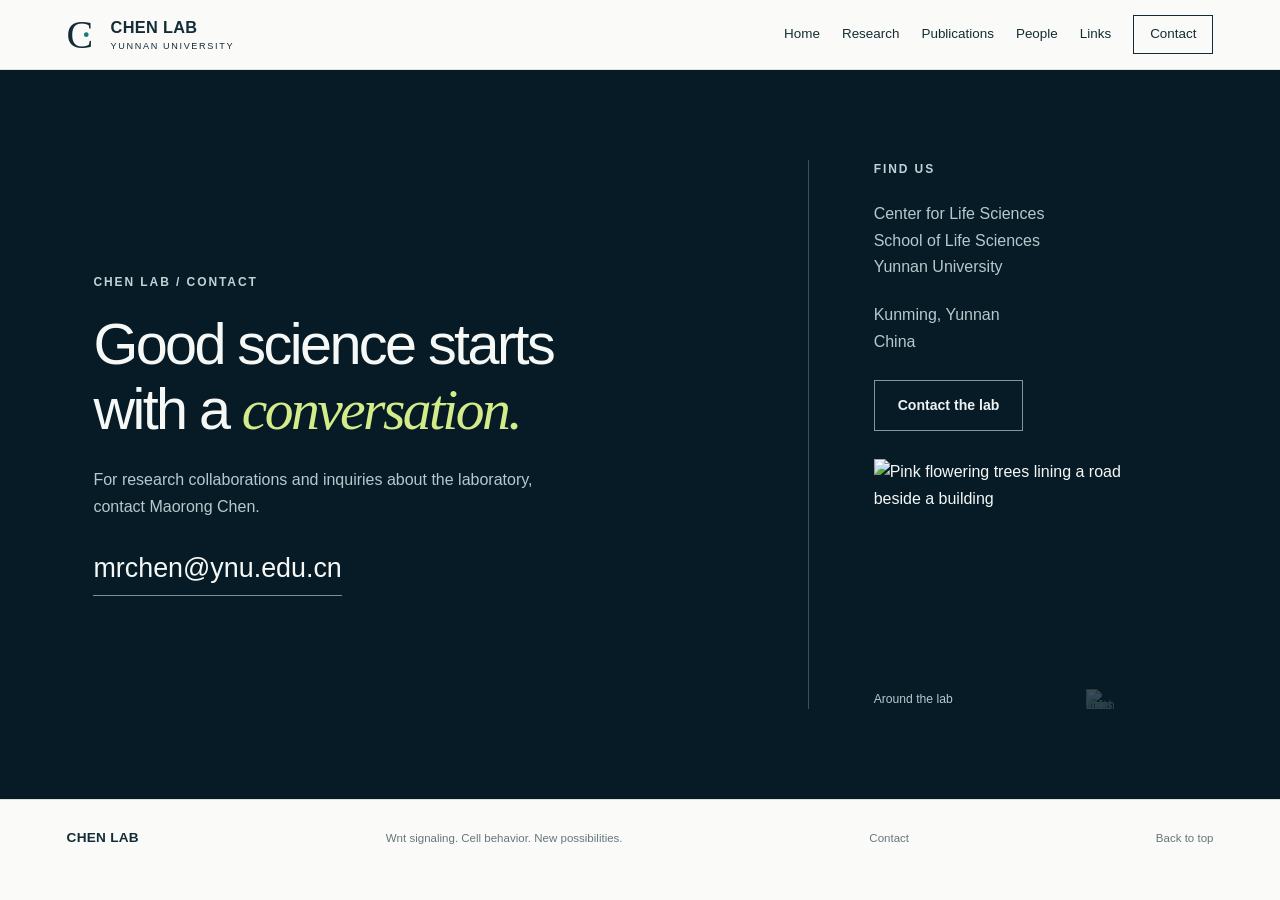
==== contact.html @ a1844897 "Update contact.html" ====
<!doctype html>
<html lang="en"><head>
  <meta charset="utf-8"><meta name="viewport" content="width=device-width, initial-scale=1">
  <title>Contact — Chen Lab</title>
  <meta name="description" content="Contact Maorong Chen’s laboratory in the School of Life Sciences at Yunnan University, Kunming, China.">
  <meta name="theme-color" content="#071b27">
  <meta property="og:title" content="Contact — Chen Lab">
  <meta property="og:description" content="Contact Maorong Chen’s laboratory in the School of Life Sciences at Yunnan University, Kunming, China.">
  <link rel="icon" type="image/svg+xml" href="data:image/svg+xml,%3Csvg%20xmlns='http://www.w3.org/2000/svg'%20viewBox='0%200%2064%2064'%3E%3Crect%20width='64'%20height='64'%20rx='12'%20fill='%23071b27'/%3E%3Cpath%20d='M44%2018a20%2020%200%201%200%200%2028'%20fill='none'%20stroke='%23d3eb89'%20stroke-width='7'/%3E%3Ccircle%20cx='43'%20cy='32'%20r='5'%20fill='%234cbdc2'/%3E%3C/svg%3E">
  <link rel="stylesheet" href="style.css?v=counter3"><script src="app.js?v=counter2" defer></script></head>
<body><a class="skip" href="#main">Skip to content</a><header class="site-header">
  <a class="brand" href="index.html" aria-label="Chen Lab home"><span class="brand-symbol" aria-hidden="true">C<span>·</span></span><span>CHEN LAB<small>YUNNAN UNIVERSITY</small></span></a>
  <button class="menu-button" aria-expanded="false" aria-controls="navigation">Menu <span aria-hidden="true">+</span></button>
  <nav id="navigation" aria-label="Main navigation"><a href="index.html">Home</a><a href="index.html#research">Research</a><a href="publications.html">Publications</a><a href="people.html">People</a><a href="links.html">Links</a><a href="contact.html" class="nav-contact">Contact</a></nav></header>
<main id="main"><section class="contact contact-page section-pad" id="contact" aria-labelledby="contact-title"><div><p class="eyebrow light">CHEN LAB / CONTACT</p><h1 id="contact-title">Good science starts<br>with a <em>conversation.</em></h1><p>For research collaborations and inquiries about the laboratory, contact Maorong Chen.</p><a class="contact-email" href="mailto:mrchen@ynu.edu.cn">mrchen@ynu.edu.cn</a></div><div class="address"><p class="eyebrow light">FIND US</p><p>Center for Life Sciences<br>School of Life Sciences<br>Yunnan University</p><p>Kunming, Yunnan<br>China</p><a class="button outline" href="mailto:mrchen@ynu.edu.cn">Contact the lab</a><figure class="contact-lab-photo"><div class="contact-photo-frame"><img src="lab-2025-03-11.jpg" width="2048" height="1810" alt="Pink flowering trees lining a road beside a building"></div><figcaption><span>Around the lab</span><span class="visitor-counter" title="views"><img src="https://hits.sh/mchenlab.github.io-website.svg?label=Site%20visits&color=061823&labelColor=#071b27&style=flat" alt="Total Chen Lab site visits"></span></figcaption></figure></div></section>
</main><footer><a class="footer-brand" href="index.html">CHEN LAB</a><p>Wnt signaling. Cell behavior. New possibilities.</p><a href="contact.html">Contact</a><a href="#main">Back to top</a></footer></body></html>
---- style.css ----
:root{--navy:#071b27;--ink:#132c36;--muted:#56656d;--lime:#d3eb89;--teal:#137d81;--paper:#fafbf8;--line:#dbe0dd;--font:'DM Sans',Arial,sans-serif;--display:'Manrope',Arial,sans-serif}*{box-sizing:border-box}html{scroll-behavior:smooth;scroll-padding-top:110px}body{margin:0;background:var(--paper);color:var(--ink);font-family:var(--font);font-size:16px;line-height:1.65}a{color:inherit;text-decoration:none}button{font:inherit}a,button,summary{-webkit-tap-highlight-color:transparent}a:focus-visible,button:focus-visible,summary:focus-visible{outline:3px solid var(--teal);outline-offset:6px}::selection{background:var(--lime);color:var(--navy)}h1,h2,h3,p{margin:0}h1,h2,h3{font-family:var(--display);font-weight:500}h2{font-size:clamp(2.25rem,3.4vw,3.5rem);line-height:1.18;letter-spacing:-.055em}h3{font-size:1.6rem;line-height:1.3;letter-spacing:-.035em}.skip{position:fixed;left:20px;top:-100px;padding:10px 20px;background:var(--lime);z-index:99}.skip:focus{top:10px}.site-header{height:100px;padding:0 5.2%;display:flex;align-items:center;justify-content:space-between;background:var(--paper);position:sticky;top:0;z-index:20;border-bottom:1px solid var(--line)}.brand{display:flex;gap:13px;align-items:center;font-family:var(--display);font-weight:800;font-size:1.2rem;letter-spacing:.02em;line-height:1.4}.brand small{display:block;font-family:var(--font);font-size:.66rem;letter-spacing:.18em;font-weight:500;margin-top:3px}.brand-symbol{font-family:Georgia,serif;font-weight:400;font-size:3.25rem;line-height:1;position:relative;letter-spacing:-.2em;width:43px}.brand-symbol span{color:var(--teal);position:relative;left:-4px}nav{display:flex;align-items:center;gap:32px;font-size:.9rem}nav a:hover{color:var(--teal)}.nav-contact{border:1px solid var(--ink);padding:10px 20px}.menu-button{display:none}.hero{position:relative;background:#03111f;color:white;min-height:670px;overflow:hidden;padding:73px 5.2% 88px;isolation:isolate}.hero-image{position:absolute;width:76%;height:100%;object-fit:cover;object-position:center;right:0;top:0;z-index:-2}.hero:after{content:'';position:absolute;inset:0;z-index:-1;background:linear-gradient(90deg,#041521 4%,rgba(4,21,33,.97) 27%,rgba(4,21,33,.7) 42%,rgba(4,21,33,.03) 72%)}.eyebrow{font-size:.75rem;letter-spacing:.16em;font-weight:650;line-height:1.6;color:var(--teal)}.eyebrow.light{color:#bfd3d7}.hero .eyebrow{font-size:.7rem;letter-spacing:.19em}.hero h1{font-size:clamp(3.8rem,5.8vw,6.1rem);letter-spacing:-.055em;line-height:1.035;margin:28px 0 27px}.hero h1 em,.contact h2 em{font-family:Georgia,serif;font-weight:400;color:var(--lime)}.hero-description{max-width:440px;color:#c4d3d9;font-size:1.03rem;line-height:1.75}.hero-actions{display:flex;align-items:center;gap:25px;margin-top:33px}.button{display:inline-flex;justify-content:center;align-items:center;font-size:.88rem;font-weight:600;min-height:49px;padding:13px 23px;transition:background .2s,color .2s}.button.lime{background:var(--lime);color:var(--navy)}.button.lime:hover{background:#e3f6b5}.text-link{font-size:.9rem;font-weight:550;border-bottom:1px solid #849394;padding-bottom:5px}.text-link:hover{color:var(--teal);border-color:var(--teal)}.text-link.light{color:#e7eeee;border-color:#6e828d}.hero-bottom{position:absolute;bottom:24px;left:5.2%;right:5.2%;display:flex;justify-content:space-between;gap:20px;font-size:.67rem;letter-spacing:.13em;color:#b6cbd3}.divider{margin:0 15px;color:#6d8796}.hero-bottom .art-caption{font-size:.69rem;letter-spacing:.01em;color:#adbfca}.section-pad{padding:90px 7.3%}.intro{display:grid;grid-template-columns:1fr 3fr;gap:40px;border-bottom:1px solid var(--line);padding-top:69px;padding-bottom:72px}.intro .eyebrow{padding-top:8px}.intro h2{font-size:clamp(1.7rem,2.6vw,2.7rem);letter-spacing:-.045em}.intro p:not(.eyebrow){color:var(--muted);max-width:760px;margin-top:23px;line-height:1.85}.section-heading{display:flex;align-items:end;justify-content:space-between;gap:30px;margin-bottom:42px}.section-heading .eyebrow{margin-bottom:20px}.section-heading>p{color:var(--muted);padding-bottom:5px}.research{background:#f0f3ee}.research-grid{display:grid;grid-template-columns:repeat(3,minmax(0,1fr));border-top:1px solid #c7cfca;border-bottom:1px solid #c7cfca}.research-card{padding:28px 28px 30px 0;display:flex;flex-direction:column;min-width:0}.research-card+.research-card{padding-left:28px;border-left:1px solid #c7cfca}.research-card:last-child{padding-right:0}.index{font-size:.95rem;color:#697c75;font-family:var(--display);margin-bottom:42px}.topic-label{font-size:.7rem;letter-spacing:.12em;color:var(--teal);font-weight:600;margin-bottom:17px}.research-card h3{margin-bottom:18px;font-size:clamp(1.35rem,2vw,1.85rem)}.research-card>p{color:var(--muted);font-size:.98rem;line-height:1.75;margin-bottom:22px}.research-card details{margin-top:auto}.research-card summary{display:flex;justify-content:space-between;gap:10px;cursor:pointer;font-size:.87rem;padding:12px 0;border-top:1px solid #ccd5cf;list-style:none}.research-card summary::-webkit-details-marker{display:none}.research-card summary span{font-size:1.15rem;line-height:1.3}.research-card details[open] summary span{transform:rotate(45deg)}.detail-content{font-size:.91rem;color:var(--muted);padding-bottom:18px}.detail-content a{display:block;color:var(--teal);text-decoration:underline;margin-top:14px}.tags{display:flex;flex-wrap:wrap;gap:7px;margin-top:25px}.tags span{font-size:.7rem;border:1px solid #cbd6cd;padding:3px 8px;color:#476257}.accent-card .topic-label{color:#526d17}.approach{margin-top:34px;display:flex;gap:40px;align-items:baseline}.approach>p:last-child{font-size:.87rem;color:var(--muted);line-height:1.9}.approach span{margin:0 13px;color:#9aa69e}.publications .section-heading{margin-bottom:36px}.publication-controls{display:flex;justify-content:space-between;align-items:center;gap:20px;padding-bottom:17px;border-bottom:1px solid var(--ink)}.filters{display:flex;gap:7px;flex-wrap:wrap}.filter{border:1px solid transparent;background:transparent;color:var(--muted);font-size:.84rem;cursor:pointer;padding:8px 14px}.filter.active{background:var(--navy);color:#fff}.filter:not(.active):hover{background:#e9eeea}.pub-count{font-size:.75rem;color:var(--muted);white-space:nowrap}.publication{display:grid;grid-template-columns:70px minmax(0,1fr) 95px;gap:25px;padding:30px 0;border-bottom:1px solid var(--line);align-items:start}.publication[hidden]{display:none}.pub-year{font-family:var(--display);font-size:1.17rem;line-height:1.4;padding-top:4px;color:#697e83}.journal{color:var(--teal);font-size:.85rem;font-weight:600;margin-bottom:9px}.journal span{color:#778489;font-weight:400;font-size:.75rem;margin-left:12px}.publication h3{font-size:1.2rem;font-weight:550;letter-spacing:-.015em;line-height:1.45;max-width:850px}.publication h3 a:hover{color:var(--teal)}.authors{font-size:.86rem;color:#6a757a;margin-top:10px;line-height:1.7}.authors strong{color:#324b54;font-weight:550}.pub-note{font-size:.72rem;color:#738186;margin-top:6px}.paper-link{font-size:.8rem;text-align:right;text-decoration:underline;text-underline-offset:5px;margin-top:5px}.paper-link:hover{color:var(--teal)}.selected-note{font-size:.8rem;color:var(--muted);margin-top:24px;max-width:770px}.people{background:#e9eee9;display:grid;grid-template-columns:1fr 1.8fr;gap:90px}.pi-monogram{font-family:Georgia,serif;font-size:8.3rem;line-height:1.1;letter-spacing:-.1em;color:#2d565b;margin-top:65px}.pi-monogram span{display:block;font-family:var(--font);letter-spacing:.65em;font-size:1rem;padding-left:10px;margin-top:15px;color:#6c8580}.pi-content h2{margin-top:18px;font-size:3rem}.pi-content h2 span{font-size:1.3rem;font-family:var(--font);letter-spacing:.1em;margin-left:25px;font-weight:400;color:#5a746f}.pi-lead{font-size:1.2rem;color:#2a4c50;margin:22px 0}.pi-content>p:not(.eyebrow):not(.pi-lead){color:var(--muted);margin-top:16px;max-width:630px}.profile-links{display:flex;gap:28px;margin-top:28px}.contact{background:var(--navy);color:#f5f8f5;display:grid;grid-template-columns:1.7fr 1fr;gap:70px}.contact h2{margin:20px 0 25px;font-size:clamp(2.4rem,3.5vw,3.7rem);letter-spacing:-.035em}.contact>div>p:not(.eyebrow){max-width:490px;color:#b7c8cd}.contact-email{display:inline-block;font-size:clamp(1.2rem,2.1vw,2rem);margin-top:26px;border-bottom:1px solid #799098;padding-bottom:5px;overflow-wrap:anywhere}.contact-email:hover{color:var(--lime)}.address{border-left:1px solid #3c505a;padding-left:65px}.address p:not(.eyebrow){margin-top:22px}.outline{border:1px solid #82969d;color:#edf3f5;margin-top:25px}.outline:hover{background:#183441}footer{padding:27px 5.2%;display:flex;gap:30px;justify-content:space-between;align-items:center;font-size:.72rem;color:#66767b;border-top:1px solid var(--line)}.footer-brand{font-family:var(--display);font-size:.85rem;font-weight:750;color:var(--ink);letter-spacing:.02em}footer a:hover{text-decoration:underline}@media(min-width:1700px){.site-header,.hero,.section-pad,footer{padding-left:max(7%,calc((100vw - 1460px)/2));padding-right:max(7%,calc((100vw - 1460px)/2))}.hero-bottom{left:max(7%,calc((100vw - 1460px)/2));right:max(7%,calc((100vw - 1460px)/2))}}@media(max-width:1000px){nav{gap:19px}.site-header{padding:0 4%;height:88px}.hero{padding-left:6%;min-height:650px}.hero-image{width:85%;opacity:.85}.hero h1{font-size:4.6rem}.section-pad{padding:70px 6%}.intro{grid-template-columns:1fr;gap:23px}.research-card{padding-right:20px}.research-card+.research-card{padding-left:20px}.research-card h3{font-size:1.45rem}.approach{display:block}.approach>p:last-child{margin-top:10px}.people{gap:40px;grid-template-columns:1fr 2fr}.pi-monogram{font-size:6.5rem}.address{padding-left:35px}.contact{gap:35px}footer{flex-wrap:wrap;gap:14px 30px}}@media(max-width:720px){html{scroll-padding-top:90px}.site-header{height:80px;padding:0 6%}.brand{font-size:1.03rem}.brand small{font-size:.6rem}.brand-symbol{font-size:2.8rem;width:37px}.menu-button{display:flex;gap:15px;background:none;border:0;padding:10px 0 10px 15px;color:var(--ink);align-items:center;font-size:.9rem}.menu-button span{font-size:1.5rem}nav{display:none;position:absolute;top:80px;left:0;right:0;background:var(--paper);padding:20px 6% 26px;box-shadow:0 12px 15px #071b2715;align-items:stretch}nav.open{display:flex;flex-direction:column;gap:15px}nav a{padding:8px 0}.nav-contact{padding:10px 15px!important;text-align:center}.hero{min-height:715px;padding:51px 6% 99px}.hero-image{width:100%;object-position:63% center;opacity:.58}.hero:after{background:linear-gradient(90deg,rgba(4,21,33,.94),rgba(4,21,33,.56) 65%,rgba(4,21,33,.17))}.hero .eyebrow{font-size:.65rem;letter-spacing:.14em;max-width:290px}.hero h1{font-size:clamp(3.5rem,12vw,5rem);margin-top:31px}.hero-description{font-size:1rem;max-width:355px}.hero-actions{gap:22px;align-items:start;flex-direction:column;margin-top:27px}.hero-bottom{left:6%;right:6%;flex-direction:column;gap:7px;font-size:.58rem}.divider{margin:0 7px}.hero-bottom .art-caption{font-size:.63rem}.section-pad{padding:54px 6%}.intro h2{font-size:1.8rem;line-height:1.35}.desktop-break{display:none}.section-heading{align-items:start;flex-direction:column;gap:24px;margin-bottom:30px}.section-heading h2{font-size:2.5rem}.section-heading .eyebrow{margin-bottom:15px}.section-heading>p{font-size:.94rem}.research-grid{grid-template-columns:1fr}.research-card,.research-card+.research-card{border-left:0;padding:26px 0 30px}.research-card+.research-card{border-top:1px solid #c7cfca}.index{margin-bottom:22px}.research-card h3{font-size:1.8rem}.research-card>p{max-width:540px}.research-card h3 br{display:none}.tags{margin-top:14px}.approach span{margin:0 6px}.publication-controls{align-items:start;flex-direction:column;gap:12px}.filters{gap:3px}.filter{font-size:.76rem;padding:8px 9px}.publication{grid-template-columns:44px minmax(0,1fr);gap:15px;padding:26px 0}.pub-year{font-size:.95rem}.publication h3{font-size:1.1rem}.paper-link{grid-column:2;text-align:left;margin-top:0;justify-self:start}.journal span{display:block;margin-left:0;margin-top:2px}.authors{font-size:.8rem}.people{grid-template-columns:1fr;gap:30px}.pi-monogram{display:none}.pi-content h2{font-size:2.4rem}.pi-content h2 span{font-size:1rem;margin-left:14px}.pi-content>.eyebrow{font-size:.67rem}.contact{grid-template-columns:1fr;gap:40px}.contact h2{font-size:2.5rem}.contact-email{font-size:1.6rem}.address{border-left:0;border-top:1px solid #3c505a;padding-left:0;padding-top:30px}footer{display:grid;grid-template-columns:1fr;gap:12px;padding:27px 6%}footer p{order:2}}@media(prefers-reduced-motion:reduce){html{scroll-behavior:auto}*{transition:none!important}}

/* People page */
nav a[aria-current="page"]{color:var(--teal);text-decoration:underline;text-underline-offset:8px}.people-hero{background:var(--navy);color:var(--paper);padding-top:62px;padding-bottom:48px}.people-hero h1{font-size:clamp(3.2rem,6vw,6rem);line-height:1.08;letter-spacing:-.055em;margin:28px 0 32px}.people-hero h1 em{color:var(--lime);font-family:Georgia,serif;font-weight:400}.people-hero-bottom{display:flex;justify-content:space-between;align-items:end;border-top:1px solid #354952;padding-top:25px;gap:25px}.people-hero-bottom p{color:#bfd0d5;line-height:1.7}.member-section .section-heading h2{font-size:2.5rem}.member-affiliation{color:var(--muted);font-size:.85rem}.member-profile{display:grid;grid-template-columns:minmax(220px,.8fr) minmax(0,1.8fr);gap:65px;padding-top:12px}.member-identity{background:#183d43;color:var(--lime);min-height:370px;padding:46px 32px;display:flex;flex-direction:column;justify-content:center;align-items:center}.member-initials{font-family:Georgia,serif;font-size:7.7rem;line-height:1.1;letter-spacing:-.09em;padding-right:.09em}.member-identity>p{font-size:1.12rem;letter-spacing:.4em;padding-left:.4em;margin-top:20px;color:#c7dbd0}.identity-caption{font-size:.7rem;line-height:1.9;letter-spacing:.13em;text-align:center;margin-top:45px;color:#a9c3bc}.member-biography{padding:10px 0}.member-biography h2{font-size:2.5rem;margin:16px 0 22px}.member-biography h2 span{font-family:var(--font);font-size:1.05rem;letter-spacing:.15em;color:var(--muted);white-space:nowrap;margin-left:14px}.member-intro{font-size:1.18rem;line-height:1.65;color:#244b51;margin-bottom:20px}.member-biography>p:not(.eyebrow):not(.member-intro){color:var(--muted);margin-top:15px}.member-topics{display:flex;flex-wrap:wrap;gap:8px;margin-top:26px}.member-topics span{font-size:.78rem;background:#eaf0e8;color:#3c5b50;padding:5px 11px}.member-links{display:flex;flex-wrap:wrap;gap:12px 24px;margin-top:26px;font-size:.9rem}.member-links a{text-decoration:underline;text-underline-offset:5px;overflow-wrap:anywhere}.member-links a:hover{color:var(--teal)}.team-directory{background:#edf1ec;display:grid;grid-template-columns:1fr 3fr;gap:45px;padding-top:52px;padding-bottom:52px;border-top:1px solid var(--line);border-bottom:1px solid var(--line)}.team-directory h2{font-size:2.2rem}.team-directory p:not(.eyebrow){color:var(--muted);margin-top:18px}.people-contact{display:flex;align-items:center;justify-content:space-between;gap:35px}.people-contact h2{font-size:2.5rem;margin-top:16px}.people-contact p:not(.eyebrow){margin-top:18px;color:var(--muted)}.people-contact .button{flex-shrink:0}@media(max-width:1000px){.member-profile{gap:35px}.member-biography h2 span{display:block;margin:12px 0 0}.member-identity{min-height:320px;padding:35px 20px}.member-initials{font-size:6.5rem}}@media(max-width:720px){.people-hero{padding-top:45px}.people-hero h1{font-size:3.6rem}.people-hero-bottom{align-items:start;flex-direction:column}.member-profile{grid-template-columns:1fr;gap:30px}.member-identity{min-height:270px;max-width:420px;width:100%;align-items:start;padding:32px}.member-initials{font-size:5rem}.member-identity>p{font-size:.95rem}.identity-caption{text-align:left;margin-top:25px}.member-biography h2{font-size:2.2rem}.member-biography h2 span{display:inline;margin-left:10px;font-size:.9rem}.team-directory{grid-template-columns:1fr;gap:20px}.people-contact{align-items:start;flex-direction:column}.people-contact h2{font-size:2.2rem}.member-section .section-heading h2{font-size:2.2rem}}

main[hidden]{display:none!important}
/* Shared multipage layout */
nav{gap:22px}.page-title{font-size:clamp(2.7rem,4.5vw,4.6rem);line-height:1.12;letter-spacing:-.055em}
.contact h1{font-size:clamp(2.7rem,4.5vw,4.6rem);line-height:1.12;letter-spacing:-.045em;margin:20px 0 25px}
.contact h1 em{font-family:Georgia,serif;font-weight:400;color:var(--lime)}
.contact-page{min-height:calc(100vh - 190px);align-items:center}
.page-intro{max-width:650px;color:var(--muted);margin-top:23px}.page-links{display:grid;grid-template-columns:repeat(3,1fr);gap:24px;margin-top:35px}
.page-link-card{padding:28px;border:1px solid var(--line);display:flex;flex-direction:column;gap:18px;background:white}
.page-link-card:hover{border-color:var(--teal)}.page-link-card h3{font-size:1.65rem}.page-link-card p{color:var(--muted);font-size:.95rem}.page-link-card .text-link{align-self:start;margin-top:auto}
.member-links .button{text-decoration:none}.member-profile.compact{padding-top:0}.compact .member-identity{min-height:280px}.profile-links{flex-wrap:wrap}
@media(min-width:721px) and (max-width:1050px){.site-header{height:auto;min-height:100px;flex-wrap:wrap;gap:14px;padding-top:16px;padding-bottom:16px}nav{gap:18px;flex-wrap:wrap}.brand{font-size:1rem}}
@media(max-width:720px){.page-links{grid-template-columns:1fr}.contact-page{min-height:0}.page-title{font-size:2.5rem}.contact h1{font-size:2.5rem}}

/* Compact header and introductory banners */
html{scroll-padding-top:84px}
.site-header{height:70px;min-height:0;padding-top:0;padding-bottom:0}
.brand{font-size:1.02rem;gap:10px}.brand small{font-size:.57rem;margin-top:1px}.brand-symbol{font-size:2.5rem;width:34px}
nav{font-size:.84rem;gap:22px}.nav-contact{padding:7px 16px}
.hero{min-height:410px;padding:32px 5.2% 60px}
.hero-image{width:65%;object-position:center}
.hero h1{font-size:clamp(2.6rem,4.1vw,3.5rem);line-height:1.08;max-width:690px;margin:18px 0 16px}
.hero-description{max-width:530px;font-size:.95rem;line-height:1.65}
.hero-actions{margin-top:20px;gap:24px}.hero .button{min-height:42px;padding:10px 18px;font-size:.83rem}
.hero-bottom{bottom:18px}.hero .text-link{font-size:.84rem}
.intro{padding-top:46px;padding-bottom:48px}
.people-hero{padding-top:36px;padding-bottom:30px}
.people-hero h1{font-size:clamp(2.7rem,4vw,3.8rem);margin:18px 0 22px}
.people-hero-bottom{padding-top:18px}
@media(min-width:721px) and (max-width:1050px){
 .site-header{height:auto;min-height:70px;padding-top:10px;padding-bottom:10px;gap:9px}
 nav{gap:16px}.hero{padding-left:6%;min-height:390px}.hero h1{font-size:3rem;max-width:610px}
}
@media(max-width:720px){
 html{scroll-padding-top:78px}.site-header{height:64px;min-height:0;padding:0 6%;flex-wrap:nowrap}
 .brand{font-size:.94rem}.brand small{font-size:.54rem}.brand-symbol{font-size:2.3rem;width:31px}
 nav{top:64px}.hero{min-height:0;padding:28px 6% 70px}
 .hero-image{width:100%;opacity:.4}.hero h1{font-size:clamp(2.1rem,7.8vw,2.8rem);margin:16px 0 14px}
 .hero-description{font-size:.91rem;max-width:420px;line-height:1.6}
 .hero-actions{flex-direction:row;flex-wrap:wrap;align-items:center;gap:13px 20px;margin-top:18px}
 .hero-bottom{bottom:15px}.hero-bottom .art-caption{font-size:.59rem}
 .intro{padding-top:35px;padding-bottom:36px}
 .people-hero{padding-top:30px;padding-bottom:25px}.people-hero h1{font-size:2.6rem;margin:17px 0 20px}
}

/* PI photograph */
.pi-portrait-card{margin:0;max-width:360px;width:100%;align-self:start;background:#e9eee9}
.pi-portrait{display:block;width:100%;height:auto}
.pi-portrait-card figcaption{padding:17px 20px;font-size:1rem;color:var(--ink)}
.pi-portrait-card figcaption span{margin-left:10px;font-size:.9rem}
.pi-portrait-card figcaption small{display:block;margin-top:5px;font-size:.65rem;letter-spacing:.14em;color:var(--muted)}

/* People page photograph */
.lab-photo-section{padding-top:38px;padding-bottom:38px}
.lab-photo{width:100%;max-width:580px;margin:0 auto}
.lab-photo img{display:block;width:100%;height:auto}
.lab-photo figcaption{padding-top:12px;font-size:.82rem;color:var(--muted);text-align:center}
@media(max-width:720px){.lab-photo-section{padding-top:28px;padding-bottom:28px}}


/* Useful research links */
.links-intro{color:#bfd0d5;font-size:.98rem}
.resource-grid{display:grid;grid-template-columns:repeat(2,minmax(0,1fr));gap:42px 64px;padding-top:42px;padding-bottom:54px}
.resource-group{min-width:0;border-top:2px solid var(--teal);padding-top:20px}
.resource-group h2{font-size:1.5rem;letter-spacing:-.025em;line-height:1.3;margin-bottom:18px}
.resource-list{list-style:none;padding:0;margin:0}
.resource-list li{border-bottom:1px solid var(--line)}
.resource-list a{display:flex;justify-content:space-between;align-items:baseline;gap:20px;padding:13px 0;font-size:.95rem;line-height:1.5;overflow-wrap:anywhere;color:var(--ink)}
.resource-list a span{flex-shrink:0;color:var(--teal)}
.resource-list a:hover{color:var(--teal);text-decoration:underline;text-underline-offset:4px}
.resource-list a:focus-visible{outline:2px solid var(--teal);outline-offset:4px}
@media(max-width:720px){.resource-grid{grid-template-columns:1fr;gap:32px;padding-top:30px;padding-bottom:38px}.resource-group h2{font-size:1.4rem}}


/* People and contact page photographs */
.contact-lab-photo{margin:28px 0 0;max-width:250px}
.contact-lab-photo img{display:block;width:100%;height:auto}
.contact-lab-photo figcaption{margin-top:9px;color:#b7c8cd;font-size:.76rem}
@media(max-width:720px){.contact-lab-photo{max-width:280px}}


/* Group photograph within the People page */
.people-team-photo{margin-top:52px;padding:0 0 22px}
.people-team-photo .lab-photo{margin:0 auto}
@media(max-width:720px){.people-team-photo{padding-bottom:36px}}

.future-members{border-top:1px solid var(--line);padding-top:24px;max-width:580px;margin:0 auto}
.future-members>p:last-child{margin-top:10px;color:var(--muted);font-size:.95rem}
@media(max-width:720px){.people-team-photo{margin-top:36px;padding-bottom:18px}}


/* Structured People page */
.people-section-heading{margin-bottom:24px}
.people-section-heading h2{font-size:2.1rem;letter-spacing:-.04em}
.people-team-photo{margin:0;padding:0 0 64px}
.people-team-photo .lab-photo{max-width:820px;margin:0}
.people-team-photo .lab-photo figcaption{text-align:left}
.pi-profile-section{border-top:1px solid var(--line);padding-top:50px}
.current-members{margin:68px 0 0;max-width:820px}
.current-members h2{font-size:2rem;letter-spacing:-.035em;margin-top:12px}
.current-members>p:last-child{max-width:none;font-size:1rem}
@media(max-width:720px){.people-section-heading h2{font-size:1.75rem}.people-team-photo{padding-bottom:46px}.pi-profile-section{padding-top:36px}.current-members{margin-top:48px}}


/* A discreet, site-wide visit total below the Contact-page photograph */
.contact-photo-frame{position:relative}
.contact-lab-photo figcaption{display:flex;align-items:center;gap:10px}
.visitor-counter{position:relative;display:block;width:38px;height:20px;margin-left:auto;overflow:hidden;line-height:0;opacity:.22}
.visitor-counter img{position:absolute;top:0;right:0;display:block;max-width:none;width:auto;height:20px}
.site-visit-tracker{position:fixed;width:1px;height:1px;opacity:0;pointer-events:none;left:-10px;bottom:-10px}
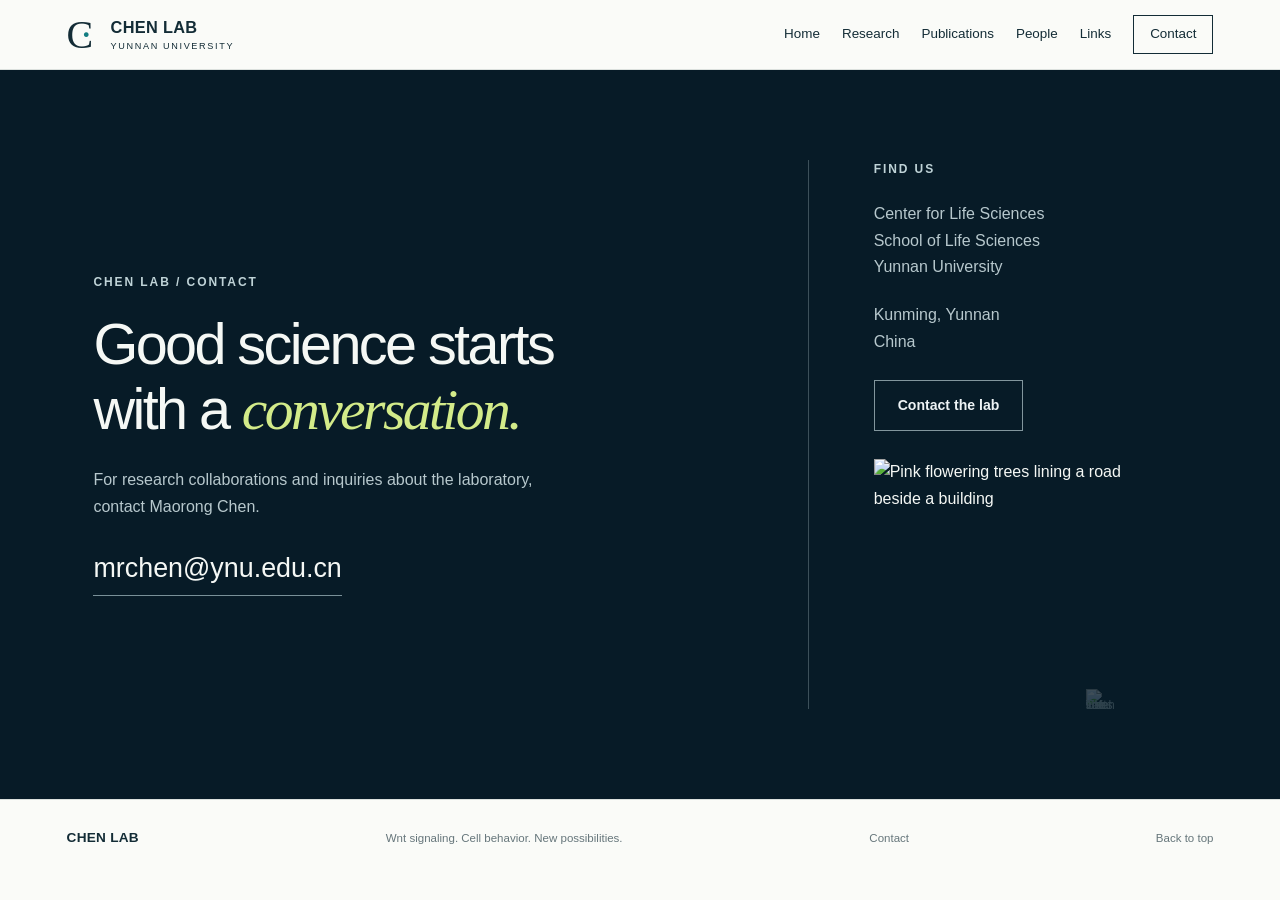
==== commit d48e8dec: "Subdue visitor counter on contact photo" ====
--- a/contact.html
+++ b/contact.html
@@ -7,10 +7,10 @@
   <meta property="og:title" content="Contact — Chen Lab">
   <meta property="og:description" content="Contact Maorong Chen’s laboratory in the School of Life Sciences at Yunnan University, Kunming, China.">
   <link rel="icon" type="image/svg+xml" href="data:image/svg+xml,%3Csvg%20xmlns='http://www.w3.org/2000/svg'%20viewBox='0%200%2064%2064'%3E%3Crect%20width='64'%20height='64'%20rx='12'%20fill='%23071b27'/%3E%3Cpath%20d='M44%2018a20%2020%200%201%200%200%2028'%20fill='none'%20stroke='%23d3eb89'%20stroke-width='7'/%3E%3Ccircle%20cx='43'%20cy='32'%20r='5'%20fill='%234cbdc2'/%3E%3C/svg%3E">
-  <link rel="stylesheet" href="style.css?v=counter3"><script src="app.js?v=counter2" defer></script></head>
+  <link rel="stylesheet" href="style.css?v=counter4"><script src="app.js?v=counter3" defer></script></head>
 <body><a class="skip" href="#main">Skip to content</a><header class="site-header">
   <a class="brand" href="index.html" aria-label="Chen Lab home"><span class="brand-symbol" aria-hidden="true">C<span>·</span></span><span>CHEN LAB<small>YUNNAN UNIVERSITY</small></span></a>
   <button class="menu-button" aria-expanded="false" aria-controls="navigation">Menu <span aria-hidden="true">+</span></button>
   <nav id="navigation" aria-label="Main navigation"><a href="index.html">Home</a><a href="index.html#research">Research</a><a href="publications.html">Publications</a><a href="people.html">People</a><a href="links.html">Links</a><a href="contact.html" class="nav-contact">Contact</a></nav></header>
-<main id="main"><section class="contact contact-page section-pad" id="contact" aria-labelledby="contact-title"><div><p class="eyebrow light">CHEN LAB / CONTACT</p><h1 id="contact-title">Good science starts<br>with a <em>conversation.</em></h1><p>For research collaborations and inquiries about the laboratory, contact Maorong Chen.</p><a class="contact-email" href="mailto:mrchen@ynu.edu.cn">mrchen@ynu.edu.cn</a></div><div class="address"><p class="eyebrow light">FIND US</p><p>Center for Life Sciences<br>School of Life Sciences<br>Yunnan University</p><p>Kunming, Yunnan<br>China</p><a class="button outline" href="mailto:mrchen@ynu.edu.cn">Contact the lab</a><figure class="contact-lab-photo"><div class="contact-photo-frame"><img src="lab-2025-03-11.jpg" width="2048" height="1810" alt="Pink flowering trees lining a road beside a building"></div><figcaption><span>Around the lab</span><span class="visitor-counter" title="views"><img src="https://hits.sh/mchenlab.github.io-website.svg?label=Site%20visits&color=061823&labelColor=#071b27&style=flat" alt="Total Chen Lab site visits"></span></figcaption></figure></div></section>
+<main id="main"><section class="contact contact-page section-pad" id="contact" aria-labelledby="contact-title"><div><p class="eyebrow light">CHEN LAB / CONTACT</p><h1 id="contact-title">Good science starts<br>with a <em>conversation.</em></h1><p>For research collaborations and inquiries about the laboratory, contact Maorong Chen.</p><a class="contact-email" href="mailto:mrchen@ynu.edu.cn">mrchen@ynu.edu.cn</a></div><div class="address"><p class="eyebrow light">FIND US</p><p>Center for Life Sciences<br>School of Life Sciences<br>Yunnan University</p><p>Kunming, Yunnan<br>China</p><a class="button outline" href="mailto:mrchen@ynu.edu.cn">Contact the lab</a><figure class="contact-lab-photo"><div class="contact-photo-frame"><img src="lab-2025-03-11.jpg" width="2048" height="1810" alt="Pink flowering trees lining a road beside a building"></div><figcaption><span class="visitor-counter"><img src="https://hits.sh/mchenlab.github.io-website.svg?label=&color=0b2733&labelColor=071b27&style=flat" alt="Total Chen Lab site visits"></span></figcaption></figure></div></section>
 </main><footer><a class="footer-brand" href="index.html">CHEN LAB</a><p>Wnt signaling. Cell behavior. New possibilities.</p><a href="contact.html">Contact</a><a href="#main">Back to top</a></footer></body></html>
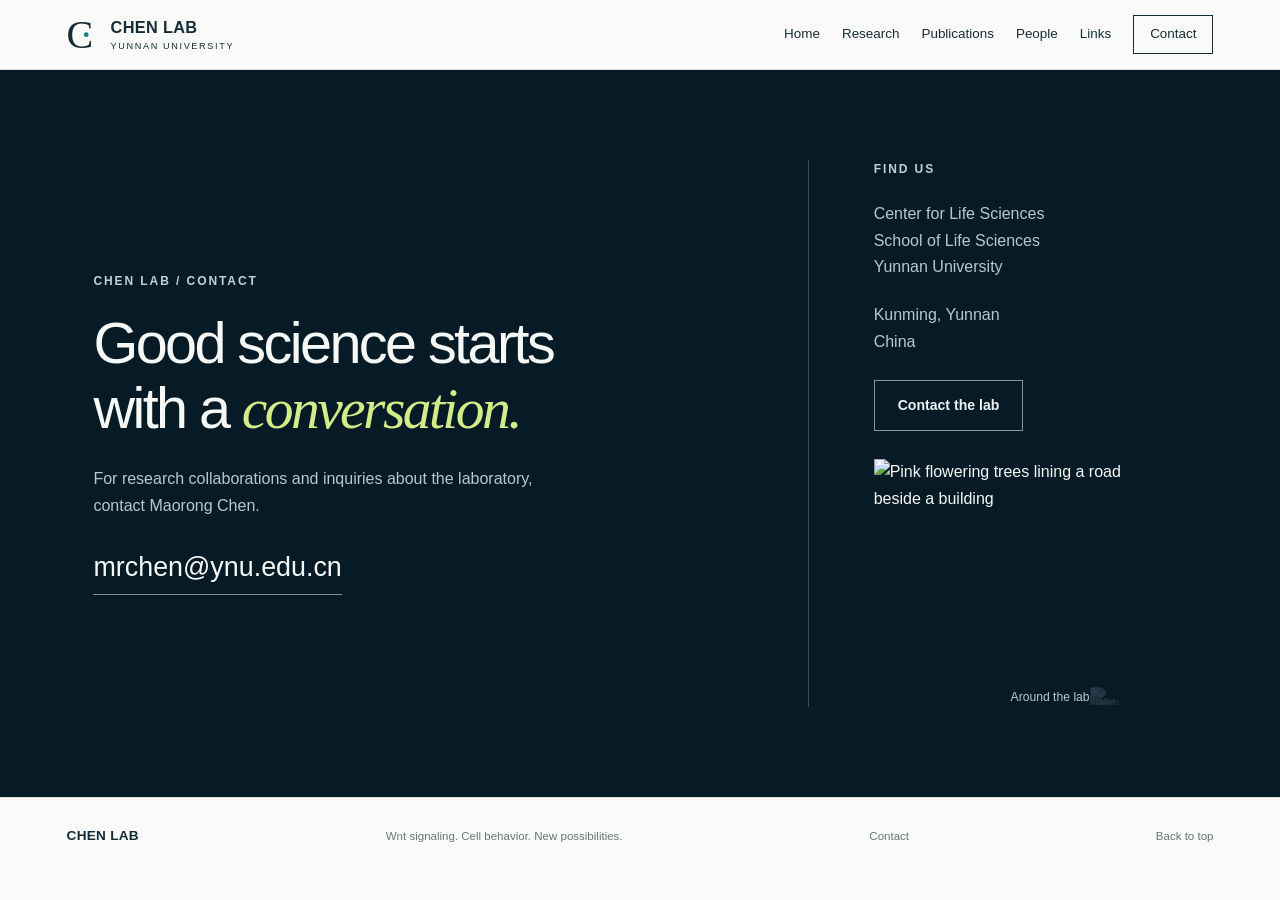
==== commit 89e1bdc2: "Restore contact photo caption" ====
--- a/contact.html
+++ b/contact.html
@@ -7,10 +7,10 @@
   <meta property="og:title" content="Contact — Chen Lab">
   <meta property="og:description" content="Contact Maorong Chen’s laboratory in the School of Life Sciences at Yunnan University, Kunming, China.">
   <link rel="icon" type="image/svg+xml" href="data:image/svg+xml,%3Csvg%20xmlns='http://www.w3.org/2000/svg'%20viewBox='0%200%2064%2064'%3E%3Crect%20width='64'%20height='64'%20rx='12'%20fill='%23071b27'/%3E%3Cpath%20d='M44%2018a20%2020%200%201%200%200%2028'%20fill='none'%20stroke='%23d3eb89'%20stroke-width='7'/%3E%3Ccircle%20cx='43'%20cy='32'%20r='5'%20fill='%234cbdc2'/%3E%3C/svg%3E">
-  <link rel="stylesheet" href="style.css?v=counter4"><script src="app.js?v=counter3" defer></script></head>
+  <link rel="stylesheet" href="style.css?v=counter5"><script src="app.js?v=counter3" defer></script></head>
 <body><a class="skip" href="#main">Skip to content</a><header class="site-header">
   <a class="brand" href="index.html" aria-label="Chen Lab home"><span class="brand-symbol" aria-hidden="true">C<span>·</span></span><span>CHEN LAB<small>YUNNAN UNIVERSITY</small></span></a>
   <button class="menu-button" aria-expanded="false" aria-controls="navigation">Menu <span aria-hidden="true">+</span></button>
   <nav id="navigation" aria-label="Main navigation"><a href="index.html">Home</a><a href="index.html#research">Research</a><a href="publications.html">Publications</a><a href="people.html">People</a><a href="links.html">Links</a><a href="contact.html" class="nav-contact">Contact</a></nav></header>
-<main id="main"><section class="contact contact-page section-pad" id="contact" aria-labelledby="contact-title"><div><p class="eyebrow light">CHEN LAB / CONTACT</p><h1 id="contact-title">Good science starts<br>with a <em>conversation.</em></h1><p>For research collaborations and inquiries about the laboratory, contact Maorong Chen.</p><a class="contact-email" href="mailto:mrchen@ynu.edu.cn">mrchen@ynu.edu.cn</a></div><div class="address"><p class="eyebrow light">FIND US</p><p>Center for Life Sciences<br>School of Life Sciences<br>Yunnan University</p><p>Kunming, Yunnan<br>China</p><a class="button outline" href="mailto:mrchen@ynu.edu.cn">Contact the lab</a><figure class="contact-lab-photo"><div class="contact-photo-frame"><img src="lab-2025-03-11.jpg" width="2048" height="1810" alt="Pink flowering trees lining a road beside a building"></div><figcaption><span class="visitor-counter"><img src="https://hits.sh/mchenlab.github.io-website.svg?label=&color=0b2733&labelColor=071b27&style=flat" alt="Total Chen Lab site visits"></span></figcaption></figure></div></section>
+<main id="main"><section class="contact contact-page section-pad" id="contact" aria-labelledby="contact-title"><div><p class="eyebrow light">CHEN LAB / CONTACT</p><h1 id="contact-title">Good science starts<br>with a <em>conversation.</em></h1><p>For research collaborations and inquiries about the laboratory, contact Maorong Chen.</p><a class="contact-email" href="mailto:mrchen@ynu.edu.cn">mrchen@ynu.edu.cn</a></div><div class="address"><p class="eyebrow light">FIND US</p><p>Center for Life Sciences<br>School of Life Sciences<br>Yunnan University</p><p>Kunming, Yunnan<br>China</p><a class="button outline" href="mailto:mrchen@ynu.edu.cn">Contact the lab</a><figure class="contact-lab-photo"><div class="contact-photo-frame"><img src="lab-2025-03-11.jpg" width="2048" height="1810" alt="Pink flowering trees lining a road beside a building"></div><figcaption><span>Around the lab</span><span class="visitor-counter"><img src="https://hits.sh/mchenlab.github.io-website.svg?label=&color=0b2733&labelColor=071b27&style=flat" alt="Total Chen Lab site visits"></span></figcaption></figure></div></section>
 </main><footer><a class="footer-brand" href="index.html">CHEN LAB</a><p>Wnt signaling. Cell behavior. New possibilities.</p><a href="contact.html">Contact</a><a href="#main">Back to top</a></footer></body></html>
--- a/style.css
+++ b/style.css
@@ -108,7 +108,7 @@
 
 /* A discreet, site-wide visit total below the Contact-page photograph */
 .contact-photo-frame{position:relative}
-.contact-lab-photo figcaption{display:flex;align-items:center;gap:10px}
-.visitor-counter{position:relative;display:block;width:38px;height:20px;margin-left:auto;overflow:hidden;line-height:0;opacity:.22}
-.visitor-counter img{position:absolute;top:0;right:0;display:block;max-width:none;width:auto;height:20px}
+.contact-lab-photo figcaption{display:flex;justify-content:flex-end;min-height:18px;margin-top:7px}
+.visitor-counter{display:block;width:34px;height:18px;overflow:hidden;line-height:0;opacity:.14}
+.visitor-counter img{display:block;max-width:none;width:auto;height:18px}
 .site-visit-tracker{position:fixed;width:1px;height:1px;opacity:0;pointer-events:none;left:-10px;bottom:-10px}
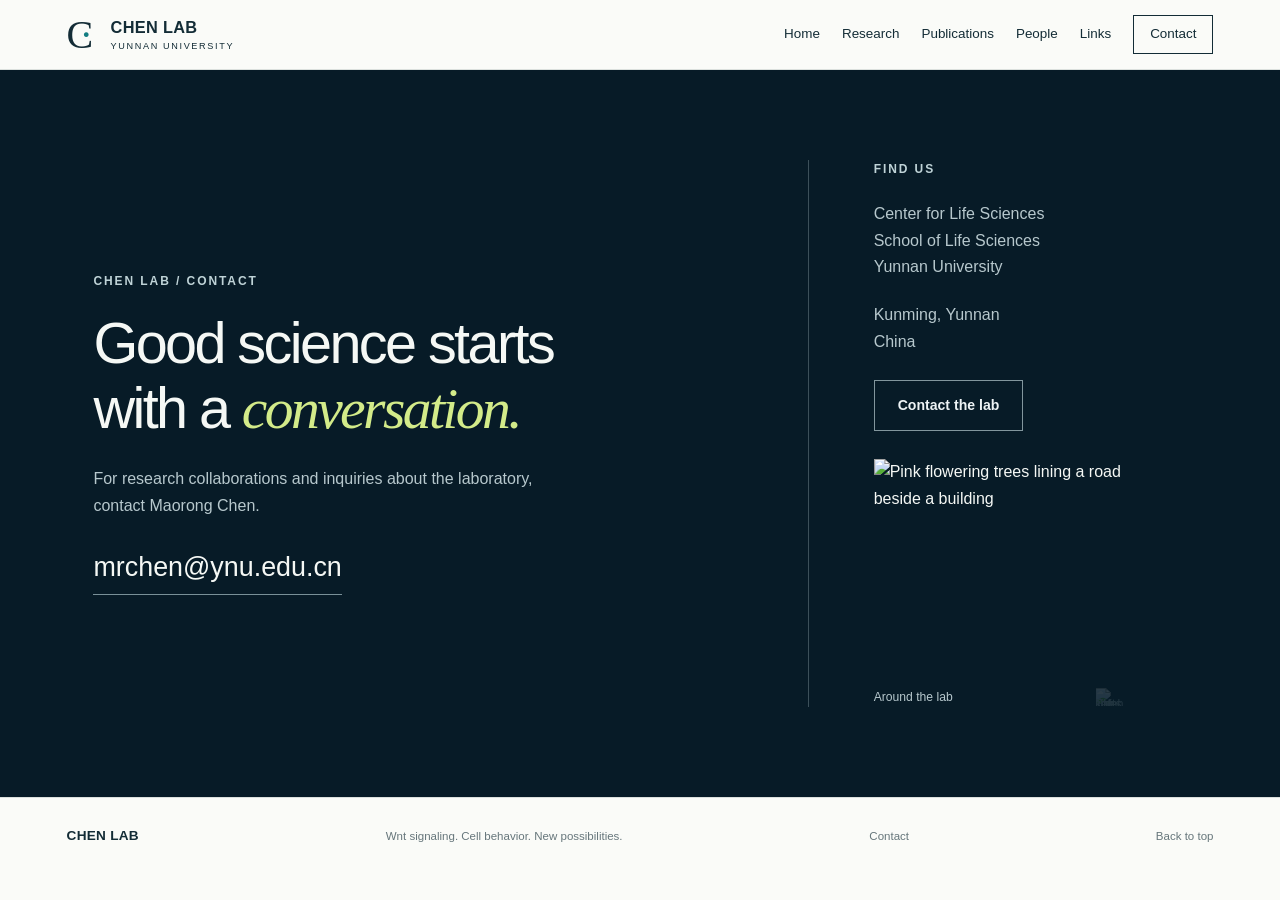
==== commit 6c799065: "Use number-only visit counter" ====
--- a/contact.html
+++ b/contact.html
@@ -7,10 +7,10 @@
   <meta property="og:title" content="Contact — Chen Lab">
   <meta property="og:description" content="Contact Maorong Chen’s laboratory in the School of Life Sciences at Yunnan University, Kunming, China.">
   <link rel="icon" type="image/svg+xml" href="data:image/svg+xml,%3Csvg%20xmlns='http://www.w3.org/2000/svg'%20viewBox='0%200%2064%2064'%3E%3Crect%20width='64'%20height='64'%20rx='12'%20fill='%23071b27'/%3E%3Cpath%20d='M44%2018a20%2020%200%201%200%200%2028'%20fill='none'%20stroke='%23d3eb89'%20stroke-width='7'/%3E%3Ccircle%20cx='43'%20cy='32'%20r='5'%20fill='%234cbdc2'/%3E%3C/svg%3E">
-  <link rel="stylesheet" href="style.css?v=counter5"><script src="app.js?v=counter3" defer></script></head>
+  <link rel="stylesheet" href="style.css?v=counter6"><script src="app.js?v=counter4" defer></script></head>
 <body><a class="skip" href="#main">Skip to content</a><header class="site-header">
   <a class="brand" href="index.html" aria-label="Chen Lab home"><span class="brand-symbol" aria-hidden="true">C<span>·</span></span><span>CHEN LAB<small>YUNNAN UNIVERSITY</small></span></a>
   <button class="menu-button" aria-expanded="false" aria-controls="navigation">Menu <span aria-hidden="true">+</span></button>
   <nav id="navigation" aria-label="Main navigation"><a href="index.html">Home</a><a href="index.html#research">Research</a><a href="publications.html">Publications</a><a href="people.html">People</a><a href="links.html">Links</a><a href="contact.html" class="nav-contact">Contact</a></nav></header>
-<main id="main"><section class="contact contact-page section-pad" id="contact" aria-labelledby="contact-title"><div><p class="eyebrow light">CHEN LAB / CONTACT</p><h1 id="contact-title">Good science starts<br>with a <em>conversation.</em></h1><p>For research collaborations and inquiries about the laboratory, contact Maorong Chen.</p><a class="contact-email" href="mailto:mrchen@ynu.edu.cn">mrchen@ynu.edu.cn</a></div><div class="address"><p class="eyebrow light">FIND US</p><p>Center for Life Sciences<br>School of Life Sciences<br>Yunnan University</p><p>Kunming, Yunnan<br>China</p><a class="button outline" href="mailto:mrchen@ynu.edu.cn">Contact the lab</a><figure class="contact-lab-photo"><div class="contact-photo-frame"><img src="lab-2025-03-11.jpg" width="2048" height="1810" alt="Pink flowering trees lining a road beside a building"></div><figcaption><span>Around the lab</span><span class="visitor-counter"><img src="https://hits.sh/mchenlab.github.io-website.svg?label=&color=0b2733&labelColor=071b27&style=flat" alt="Total Chen Lab site visits"></span></figcaption></figure></div></section>
+<main id="main"><section class="contact contact-page section-pad" id="contact" aria-labelledby="contact-title"><div><p class="eyebrow light">CHEN LAB / CONTACT</p><h1 id="contact-title">Good science starts<br>with a <em>conversation.</em></h1><p>For research collaborations and inquiries about the laboratory, contact Maorong Chen.</p><a class="contact-email" href="mailto:mrchen@ynu.edu.cn">mrchen@ynu.edu.cn</a></div><div class="address"><p class="eyebrow light">FIND US</p><p>Center for Life Sciences<br>School of Life Sciences<br>Yunnan University</p><p>Kunming, Yunnan<br>China</p><a class="button outline" href="mailto:mrchen@ynu.edu.cn">Contact the lab</a><figure class="contact-lab-photo"><div class="contact-photo-frame"><img src="lab-2025-03-11.jpg" width="2048" height="1810" alt="Pink flowering trees lining a road beside a building"></div><figcaption><span>Around the lab</span><span class="visitor-counter"><img src="https://hits.sh/mchenlab.github.io-website.svg?label=%E2%80%8B&color=0b2733&labelColor=071b27&style=flat" alt="Total Chen Lab site visits"></span></figcaption></figure></div></section>
 </main><footer><a class="footer-brand" href="index.html">CHEN LAB</a><p>Wnt signaling. Cell behavior. New possibilities.</p><a href="contact.html">Contact</a><a href="#main">Back to top</a></footer></body></html>
--- a/style.css
+++ b/style.css
@@ -108,7 +108,7 @@
 
 /* A discreet, site-wide visit total below the Contact-page photograph */
 .contact-photo-frame{position:relative}
-.contact-lab-photo figcaption{display:flex;justify-content:flex-end;min-height:18px;margin-top:7px}
-.visitor-counter{display:block;width:34px;height:18px;overflow:hidden;line-height:0;opacity:.14}
-.visitor-counter img{display:block;max-width:none;width:auto;height:18px}
+.contact-lab-photo figcaption{display:flex;align-items:center;gap:10px;margin-top:7px;color:#b7c8cd;font-size:.76rem}
+.visitor-counter{position:relative;display:block;width:28px;height:18px;margin-left:auto;overflow:hidden;line-height:0;opacity:.14}
+.visitor-counter img{position:absolute;top:0;right:0;display:block;max-width:none;width:auto;height:18px}
 .site-visit-tracker{position:fixed;width:1px;height:1px;opacity:0;pointer-events:none;left:-10px;bottom:-10px}
